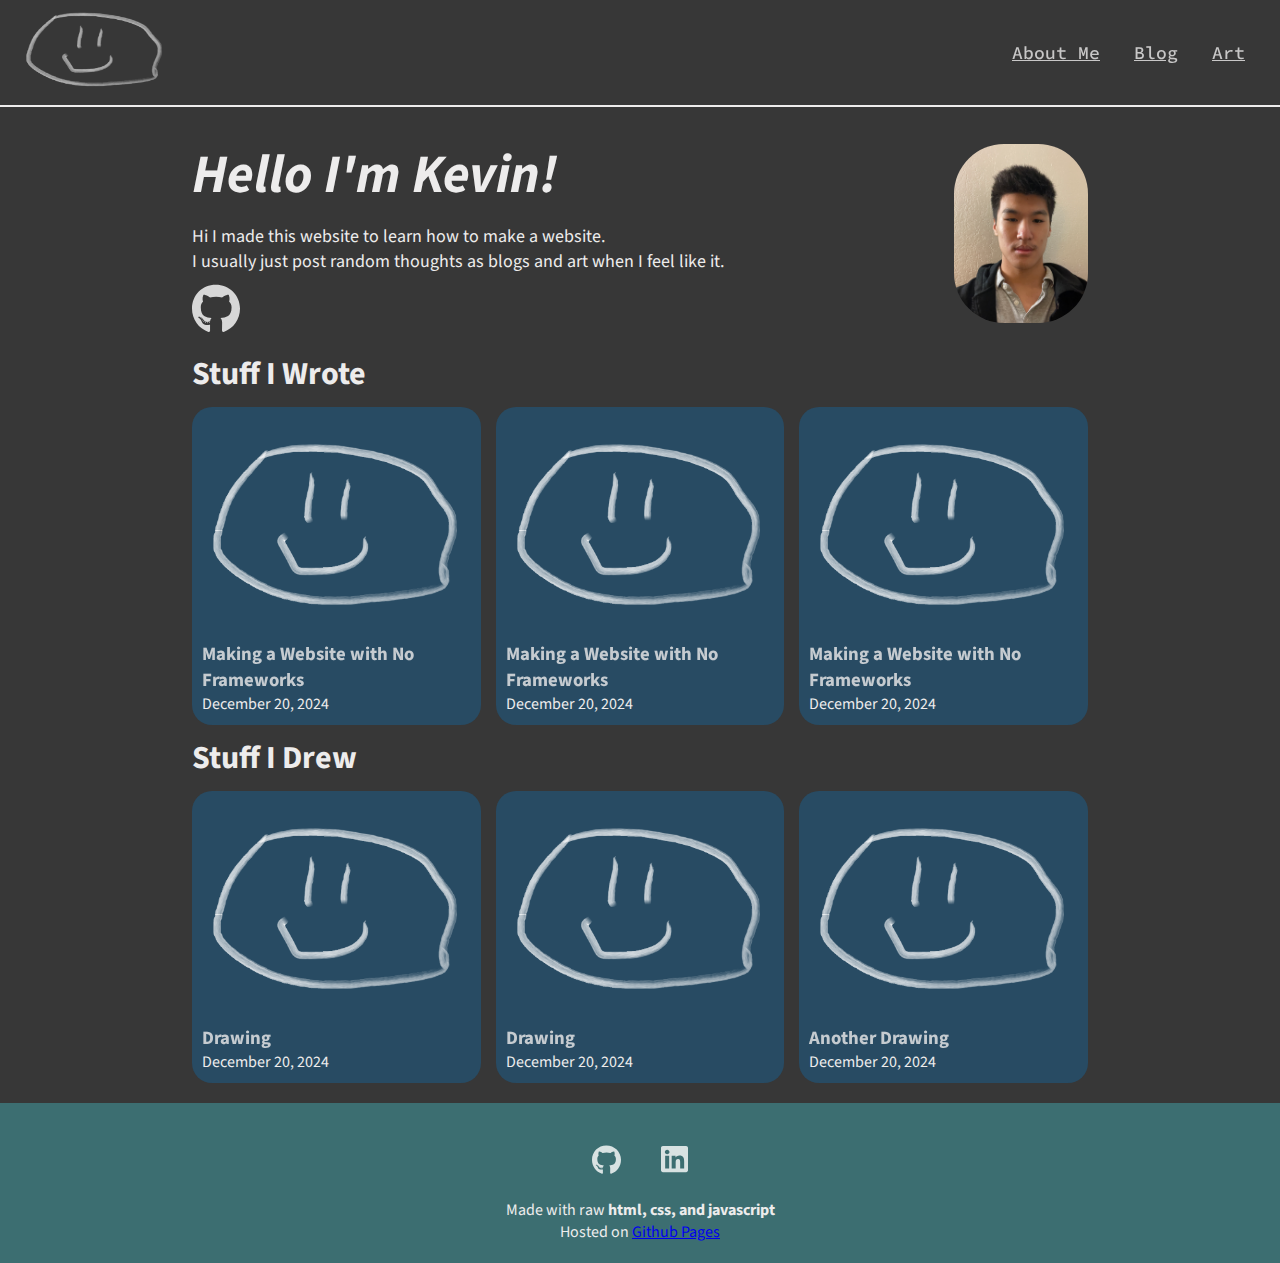
==== index.html @ be48c196 "made Resume and contact me buttons" ====
<!DOCTYPE html>
<html lang="en">
<head>
    <meta charset="UTF-8">
    <meta name="viewport" content="width=device-width, initial-scale=1.0">
    <link rel="stylesheet" type="text/css" href="index.css">
    <title>My Blog</title>
</head>
<body>
    <div class="nav_bar">
        <header>
            <a href="index.html"><img class="happy_face" src="images/happy face.png" alt="happy face"></a>
        </header>
        <nav class="top_nav">
            <ul class="header_nav">
                <li><a href="about/about.html">About Me</a></li>
                <li><a href="#">Blog</a></li>
                <li><a href="#">Art</a></li>
            </ul>
        </nav>
    </div>
    <div class="divider"></div>
    <main>
        <div class="lander_page_des"> 
            <article>
                <h1>Hello I'm Kevin!</h1>
                <p>Hi I made this website to learn how to make a website.</p>
                <p>I usually just post random thoughts as blogs and art when I feel like it.</p>
                <div class="quick_links">
                    <a href="https://github.com/Makkerel"><img class="github" src="icons/github-brands-solid.svg" alt="github"></a>
                </div>
            </article>
            <img class="headshot" src="images/headshot.jpg" alt="Me">
        </div>
        <h1>Stuff I Wrote</h1>
        <div class="blog_grid">
            <div class="grid_item">
                <article>
                    <a href=#><img src="images/happy face.png" alt="html_picture"></a>
                    <a class="title_link" href="#"><h3>Making a Website with No Frameworks</h3></a>
                    <time datetime="2024-12-20">December 20, 2024</time>
                </article>
            </div>
            <div class="grid_item">
                <article>
                    <a href=#><img src="images/happy face.png" alt="html_picture"></a>
                    <a class="title_link" href="#"><h3>Making a Website with No Frameworks</h3></a>
                    <time datetime="2024-12-20">December 20, 2024</time>
                </article>
            </div>
            <div class="grid_item">
                <article>
                    <a href=#><img src="images/happy face.png" alt="html_picture"></a>
                    <a class="title_link" href="#"><h3>Making a Website with No Frameworks</h3></a>
                    <time datetime="2024-12-20">December 20, 2024</time>
                </article>
            </div>
        </div>
        <h1>Stuff I Drew</h1>
        <div class="blog_grid">
            <div class="grid_item">
                <article>
                    <a href=#><img src="images/happy face.png" alt="html_picture"></a>
                    <a class="title_link" href="#"><h3>Drawing</h3></a>
                    <time datetime="2024-12-20">December 20, 2024</time>
                </article>
            </div>
            <div class="grid_item">
                <article>
                    <a href=#><img src="images/happy face.png" alt="html_picture"></a>
                    <a class="title_link" href="#"><h3>Drawing</h3></a>
                    <time datetime="2024-12-20">December 20, 2024</time>
                </article>
            </div>
            <div class="grid_item">
                <article>
                    <a href=#><img src="images/happy face.png" alt="html_picture"></a>
                    <a class="title_link" href="#"><h3>Another Drawing</h3></a>
                    <time datetime="2024-12-20">December 20, 2024</time>
                </article>
            </div>
        </div>
    </main>
    <footer>
        <div class="center_container">
            <div class="footer_links">
                <a href="https://github.com/Makkerel"><img class="github" src="icons/github-brands-solid.svg" alt="github"></a>
                <a href="https://www.linkedin.com/"><img class="linkedin" src="icons/linkedin-brands-solid.svg" alt="mail"></a>
            </div>
            <div class="footer_tech">
                <p>Made with raw <b>html, css, and javascript</b></p>
                <p>Hosted on <a href="https://pages.github.com/">Github Pages</a></p>
            </div>    
        </div>
    </footer>
</body>
</html>
---- index.css ----
@import url('https://fonts.googleapis.com/css2?family=Source+Code+Pro:wght@500&family=Source+Sans+3:ital@0;1&display=swap');

* {
box-sizing: border-box;
margin: 0;
padding: 0;
}

/*Variable for Colors*/
*{
    --main_bg_color: #373737;
    --nav_bar_color: #3c6e71;
    --less_gray: #edecec;
    --darker_blue: #284b63;
    --brighter_blue: #2e5f7f;
}

body{
    min-height: 100vh;
    display: flex;
    flex-direction: column;
}

/* This is for the navbar on the top*/
.nav_bar{
    position: relative;
    background-color: var(--main_bg_color);
    display: flex;
    justify-content: space-between;
    align-items: center;
    padding: 0px 20px;
}

.nav_bar header{
    display: flex;
    align-items: center;
}

.nav_bar a{
    font-family: "Source Code Pro", 'Times New Roman', Times, serif;
    font-weight: 500;
    font-size: 18px;
    color: var(--less_gray);
    opacity: 0.8;
    transition: opacity 0.3s ease;
}

.nav_bar a:hover{
    opacity: 1;
}

.happy_face{
    height: 100px;
    width: 150px;
}

.happy_face:hover{
    cursor: pointer;
}

.header_nav{
    list-style: none;
}

.header_nav li{
    display: inline-flex;
    padding: 0 15px;
}

/*This is for the main landing page of the website */
.divider{
    width: 100%;
    border: solid var(--less_gray) 0.5px;
}

main{
    flex: 1;
    font-family: "Source Sans 3", 'Times New Roman', Times, serif;
    display: block;
    padding: 20px;
    padding-left: 15%;
    padding-right: 15%;
    background-color: var(--main_bg_color);
}

main h1{
    color: var(--less_gray);
    margin-top: 10px;
    margin-bottom: 10px;
}

.lander_page_des h1{
    font-size: 3em;
    font-style: oblique;
    color: var(--less_gray);
    margin-top: 10px;
    margin-bottom: 10px;
}

.lander_page_des{
    display: flex;
    justify-content: space-between;
    align-items: center;
    color: var(--less_gray);
}

.lander_page_des article{
    font-size: 18px;
}

.lander_page_des .headshot{
    height: 20%;
    width: 15%;
    border: none;
    border-radius: 50px;
    margin-left: 1em;
}

.quick_links{
    display: flex;
}

.github{
    height: 50px;
    margin-top: 20%;
    filter: invert(1);
    opacity: 0.8;
    transition: opacity 0.3s ease;
}

.github:hover{
    opacity: 1;
}

/* This is for the Grid that shows my stuff*/
.blog_grid{
    display: grid;
    grid-template-columns: repeat(3, 1fr);
    grid-template-rows: repeat(1, minmax(100px,auto));
    gap: 15px;
    overflow: auto;
    scrollbar-width: thin;
    scrollbar-color: var(--less_gray) var(--main_bg_color);
}

.grid_item{
    background-color: var(--darker_blue);
    padding: 10px;
    border: none;
    border-radius: 20px;
    font-family: "Source Sans 3";
    transition: background-color 0.3s ease;
}

.grid_item a,time{
    color: var(--less_gray);
    text-decoration: none;
}

.grid_item .title_link{
    opacity: 0.8;
    transition: opacity 0.3s ease;
}

.grid_item:hover{
    background-color: var(--brighter_blue);
}

.grid_item:hover .title_link{
    opacity: 1;
}

.grid_item img{
    height: auto;
    width: 100%;
}

/*This is for the footer that will be on every page of the website */

footer{
    padding-top: 1em;
    width: 100%;
    background-color: var(--nav_bar_color);
    text-align: center;
    display: flex;
    justify-content: center;
}

.center_container{
    display: block;
}

.footer_links{
    display: flex;
    justify-content: center;
}
.footer_links a{
    padding: 20px;
}

.footer_links .linkedin{
    height: 30px;
    margin-top: 20%;
    filter: invert(1);
    opacity: 0.8;
    transition: opacity 0.3s ease;
}

.linkedin:hover{
    opacity: 1;
}

.footer_links .github{
    height: 30px;
    margin-top: 20%;
    filter: invert(1);
}

.footer_tech{
    color: var(--less_gray);
    font-family: "Source Sans 3";
    padding: 0px 20px 20px 20px;
}
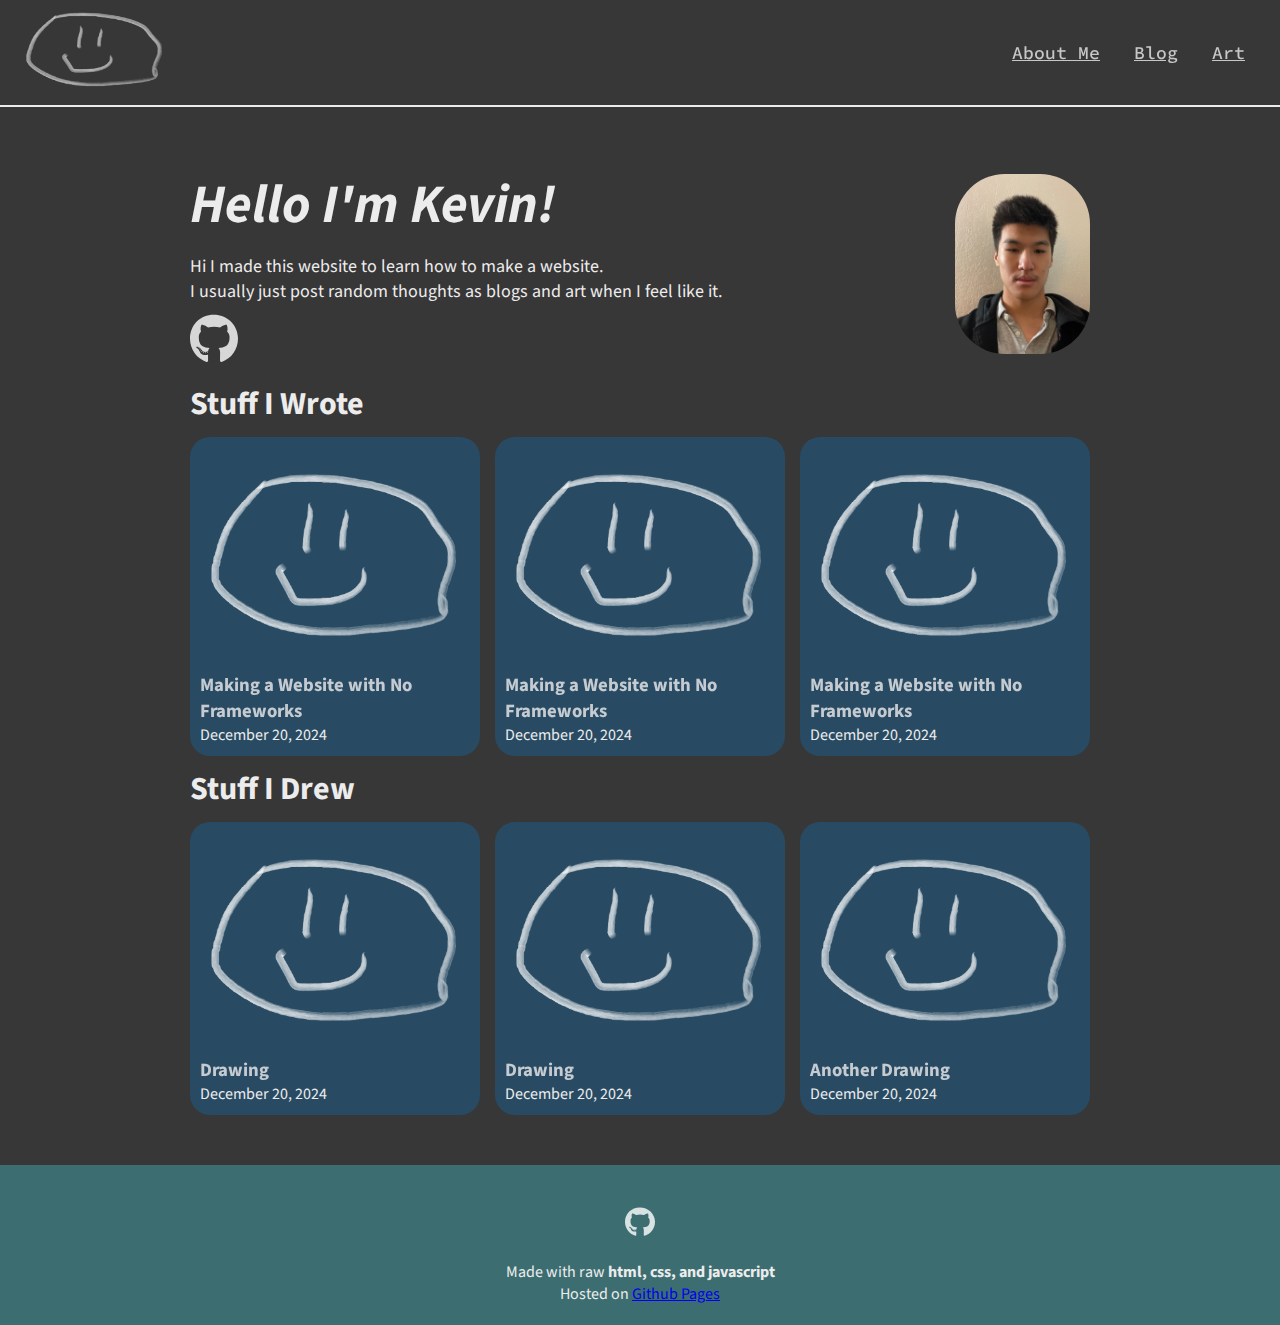
==== commit 065f0ba8: "removed the linkdin on the footer and just added it in about me since i do not use it." ====
--- a/index.html
+++ b/index.html
@@ -14,7 +14,7 @@
         <nav class="top_nav">
             <ul class="header_nav">
                 <li><a href="about/about.html">About Me</a></li>
-                <li><a href="#">Blog</a></li>
+                <li><a href="blog.html">Blog</a></li>
                 <li><a href="#">Art</a></li>
             </ul>
         </nav>
@@ -36,8 +36,8 @@
         <div class="blog_grid">
             <div class="grid_item">
                 <article>
-                    <a href=#><img src="images/happy face.png" alt="html_picture"></a>
-                    <a class="title_link" href="#"><h3>Making a Website with No Frameworks</h3></a>
+                    <a href="blog/making_html.html"><img src="images/happy face.png" alt="html_picture"></a>
+                    <a class="title_link" href="blog/making_html.html"><h3>Making a Website with No Frameworks</h3></a>
                     <time datetime="2024-12-20">December 20, 2024</time>
                 </article>
             </div>
@@ -85,7 +85,6 @@
         <div class="center_container">
             <div class="footer_links">
                 <a href="https://github.com/Makkerel"><img class="github" src="icons/github-brands-solid.svg" alt="github"></a>
-                <a href="https://www.linkedin.com/"><img class="linkedin" src="icons/linkedin-brands-solid.svg" alt="mail"></a>
             </div>
             <div class="footer_tech">
                 <p>Made with raw <b>html, css, and javascript</b></p>
--- a/index.css
+++ b/index.css
@@ -19,6 +19,7 @@
     min-height: 100vh;
     display: flex;
     flex-direction: column;
+    background-color: var(--main_bg_color);
 }
 
 /* This is for the navbar on the top*/
@@ -74,12 +75,12 @@
 }
 
 main{
+    max-width: 1000px;
+    margin: 0 auto;
     flex: 1;
     font-family: "Source Sans 3", 'Times New Roman', Times, serif;
     display: block;
-    padding: 20px;
-    padding-left: 15%;
-    padding-right: 15%;
+    padding: 50px;
     background-color: var(--main_bg_color);
 }
 
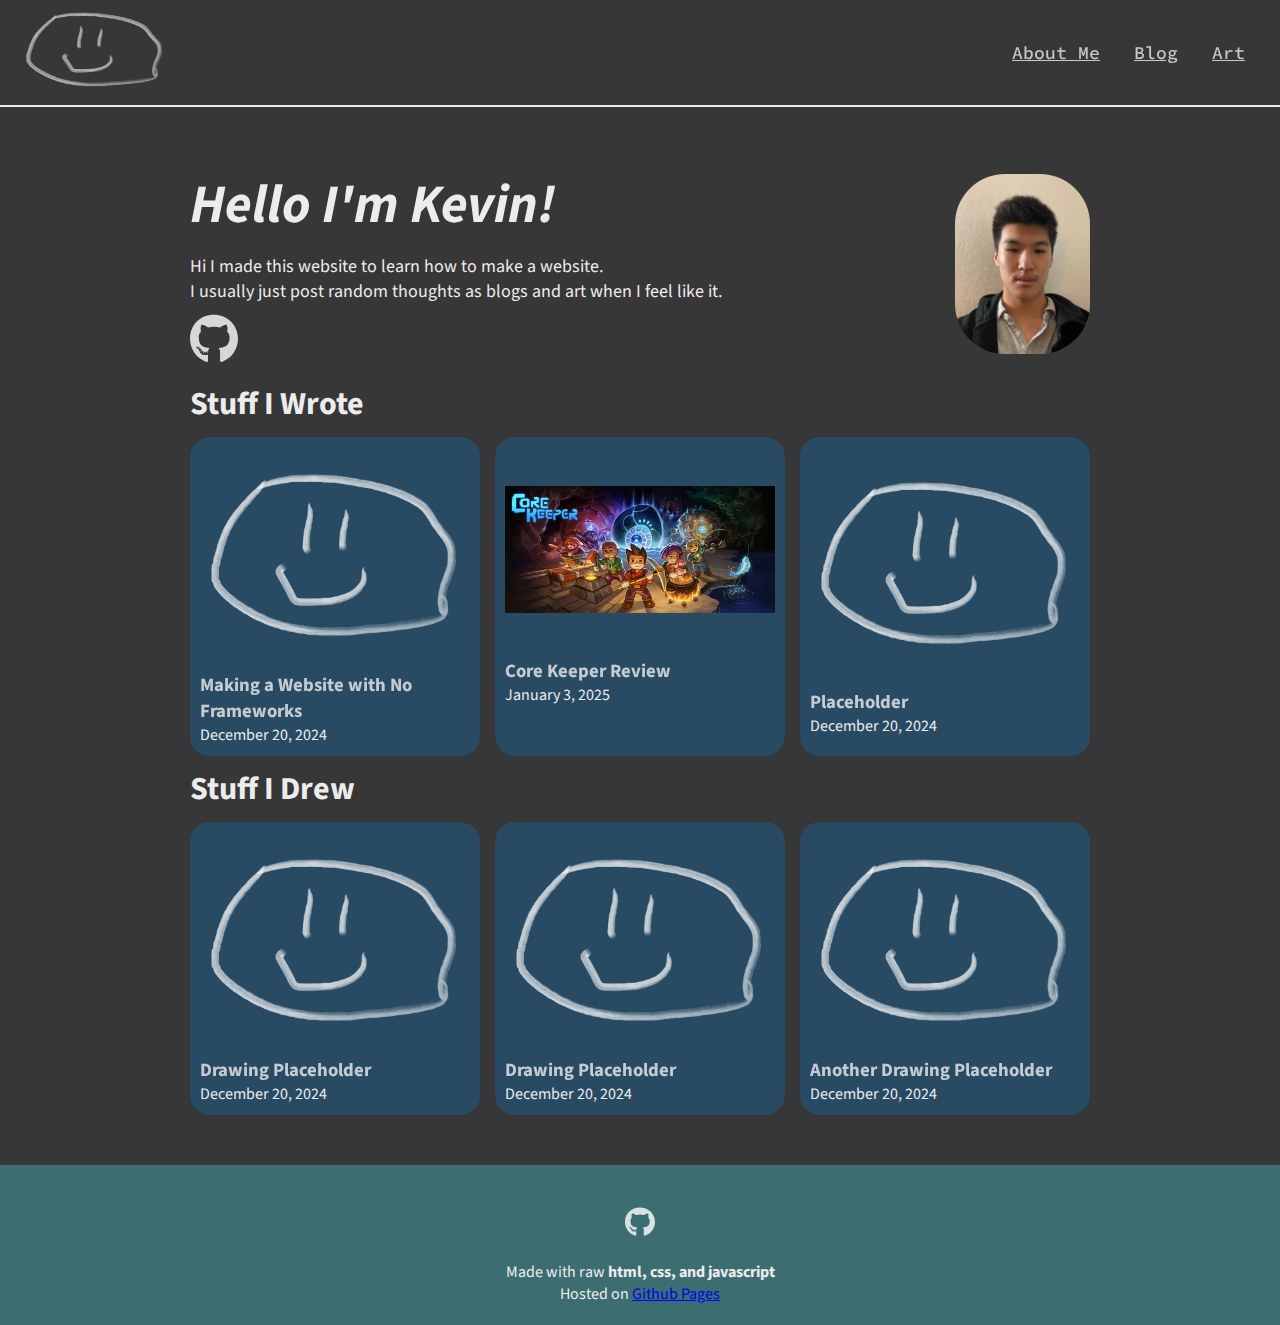
==== commit 82cfbdb4: "added a new blog for core keeper and fixed on stuff on the landing pages" ====
--- a/index.html
+++ b/index.html
@@ -35,23 +35,23 @@
         <h1>Stuff I Wrote</h1>
         <div class="blog_grid">
             <div class="grid_item">
+                <a href="blog/making_html.html"><img src="images/happy face.png" alt="html_picture"></a>
                 <article>
-                    <a href="blog/making_html.html"><img src="images/happy face.png" alt="html_picture"></a>
                     <a class="title_link" href="blog/making_html.html"><h3>Making a Website with No Frameworks</h3></a>
                     <time datetime="2024-12-20">December 20, 2024</time>
                 </article>
             </div>
             <div class="grid_item">
+                <a href="blog/core_keeper.html"><img src="images/core_keeper.jpg" alt="html_picture"></a>
                 <article>
-                    <a href=#><img src="images/happy face.png" alt="html_picture"></a>
-                    <a class="title_link" href="#"><h3>Making a Website with No Frameworks</h3></a>
-                    <time datetime="2024-12-20">December 20, 2024</time>
+                    <a class="title_link" href="blog/core_keeper.html"><h3>Core Keeper Review</h3></a>
+                    <time datetime="2025-01-03">January 3, 2025</time>
                 </article>
             </div>
             <div class="grid_item">
+                <a href=#><img src="images/happy face.png" alt="html_picture"></a>
                 <article>
-                    <a href=#><img src="images/happy face.png" alt="html_picture"></a>
-                    <a class="title_link" href="#"><h3>Making a Website with No Frameworks</h3></a>
+                    <a class="title_link" href="#"><h3>Placeholder</h3></a>
                     <time datetime="2024-12-20">December 20, 2024</time>
                 </article>
             </div>
@@ -61,21 +61,21 @@
             <div class="grid_item">
                 <article>
                     <a href=#><img src="images/happy face.png" alt="html_picture"></a>
-                    <a class="title_link" href="#"><h3>Drawing</h3></a>
+                    <a class="title_link" href="#"><h3>Drawing Placeholder</h3></a>
                     <time datetime="2024-12-20">December 20, 2024</time>
                 </article>
             </div>
             <div class="grid_item">
                 <article>
                     <a href=#><img src="images/happy face.png" alt="html_picture"></a>
-                    <a class="title_link" href="#"><h3>Drawing</h3></a>
+                    <a class="title_link" href="#"><h3>Drawing Placeholder</h3></a>
                     <time datetime="2024-12-20">December 20, 2024</time>
                 </article>
             </div>
             <div class="grid_item">
                 <article>
                     <a href=#><img src="images/happy face.png" alt="html_picture"></a>
-                    <a class="title_link" href="#"><h3>Another Drawing</h3></a>
+                    <a class="title_link" href="#"><h3>Another Drawing Placeholder</h3></a>
                     <time datetime="2024-12-20">December 20, 2024</time>
                 </article>
             </div>
--- a/index.css
+++ b/index.css
@@ -142,6 +142,7 @@
     overflow: auto;
     scrollbar-width: thin;
     scrollbar-color: var(--less_gray) var(--main_bg_color);
+    flex-wrap: nowrap;
 }
 
 .grid_item{
@@ -151,6 +152,9 @@
     border-radius: 20px;
     font-family: "Source Sans 3";
     transition: background-color 0.3s ease;
+    display: flex;
+    flex-direction: column;
+    justify-content: space-evenly;
 }
 
 .grid_item a,time{
@@ -199,18 +203,6 @@
     padding: 20px;
 }
 
-.footer_links .linkedin{
-    height: 30px;
-    margin-top: 20%;
-    filter: invert(1);
-    opacity: 0.8;
-    transition: opacity 0.3s ease;
-}
-
-.linkedin:hover{
-    opacity: 1;
-}
-
 .footer_links .github{
     height: 30px;
     margin-top: 20%;
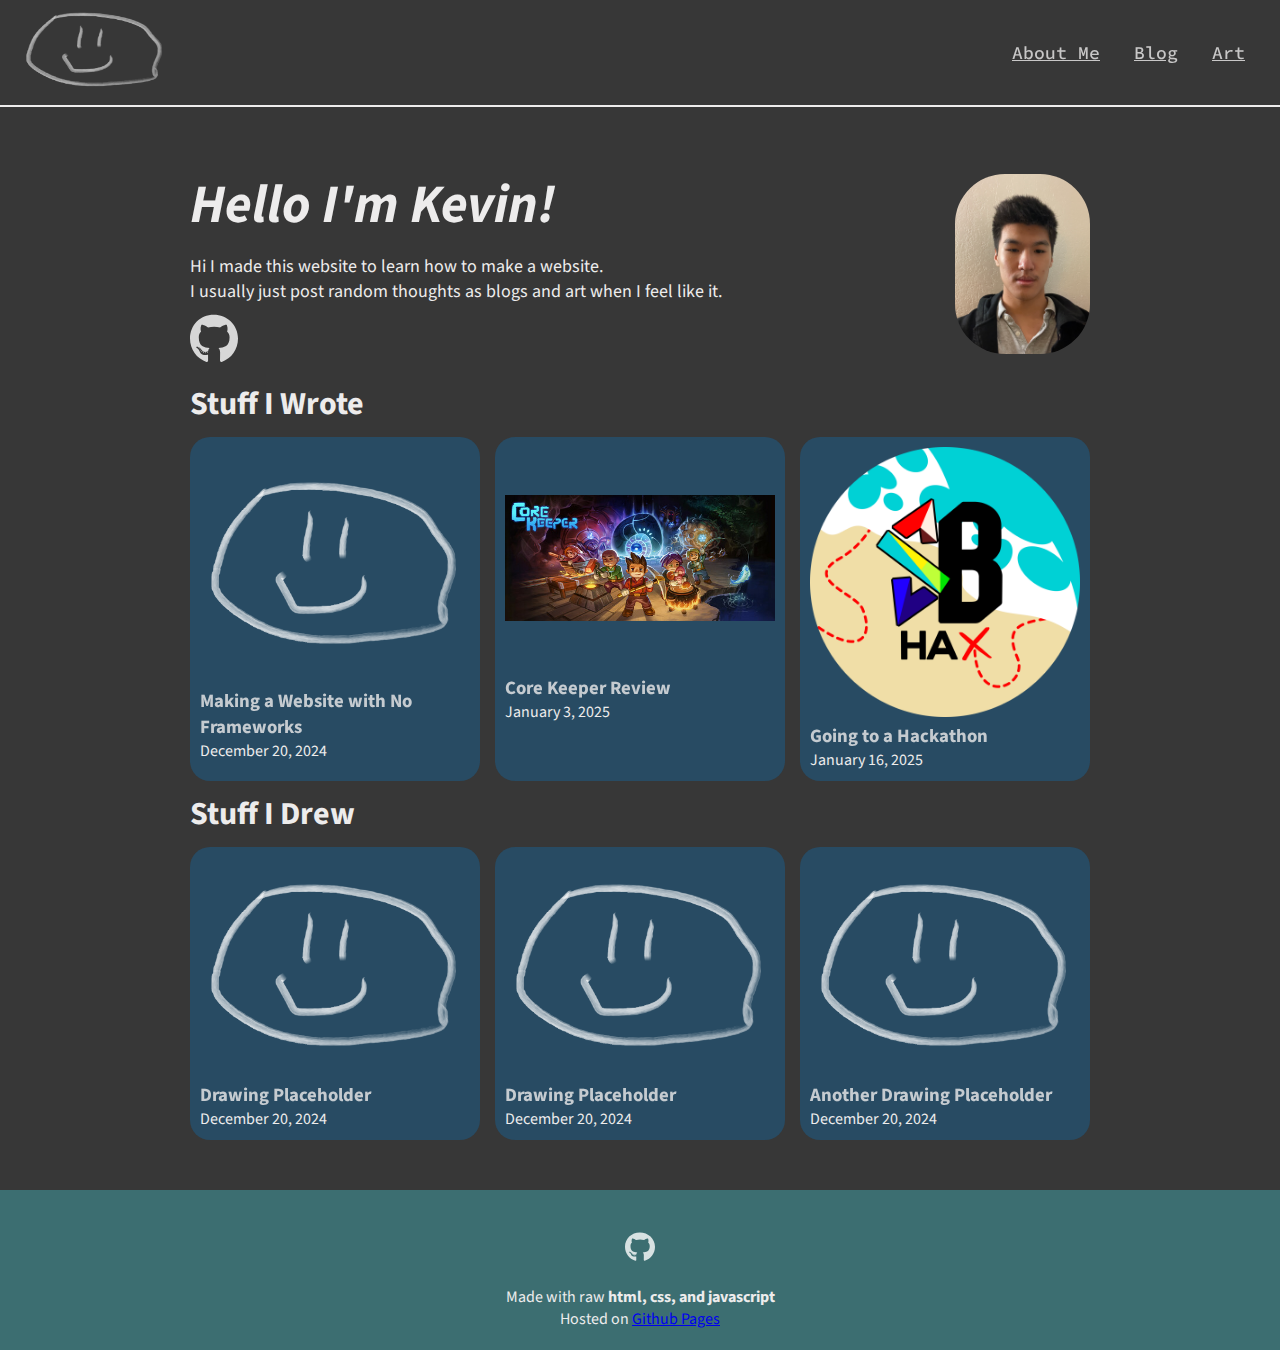
==== commit 220e677b: "added a new blog" ====
--- a/index.html
+++ b/index.html
@@ -35,24 +35,24 @@
         <h1>Stuff I Wrote</h1>
         <div class="blog_grid">
             <div class="grid_item">
-                <a href="blog/making_html.html"><img src="images/happy face.png" alt="html_picture"></a>
+                <a href="blog/making_html.html"><img src="images/happy face.png" alt="happy_face"></a>
                 <article>
                     <a class="title_link" href="blog/making_html.html"><h3>Making a Website with No Frameworks</h3></a>
                     <time datetime="2024-12-20">December 20, 2024</time>
                 </article>
             </div>
             <div class="grid_item">
-                <a href="blog/core_keeper.html"><img src="images/core_keeper.jpg" alt="html_picture"></a>
+                <a href="blog/core_keeper.html"><img src="images/core_keeper.jpg" alt="core_keeper"></a>
                 <article>
                     <a class="title_link" href="blog/core_keeper.html"><h3>Core Keeper Review</h3></a>
                     <time datetime="2025-01-03">January 3, 2025</time>
                 </article>
             </div>
             <div class="grid_item">
-                <a href=#><img src="images/happy face.png" alt="html_picture"></a>
+                <a href="blog/hackthon.html"><img src="images/sbhacks.png" alt="sbhacks"></a>
                 <article>
-                    <a class="title_link" href="#"><h3>Placeholder</h3></a>
-                    <time datetime="2024-12-20">December 20, 2024</time>
+                    <a class="title_link" href="blog/hackthon.html"><h3>Going to a Hackathon</h3></a>
+                    <time datetime="2025-01-16">January 16, 2025</time>
                 </article>
             </div>
         </div>
--- a/index.css
+++ b/index.css
@@ -74,9 +74,20 @@
     border: solid var(--less_gray) 0.5px;
 }
 
+@media screen and (min-width:320px){
+    main{
+        margin: 0 0;
+    }
+}
+
+@media screen and (min-width: 500px){
+    main{
+        margin: 0 auto;
+    }
+}
+
 main{
     max-width: 1000px;
-    margin: 0 auto;
     flex: 1;
     font-family: "Source Sans 3", 'Times New Roman', Times, serif;
     display: block;
@@ -139,14 +150,14 @@
     grid-template-columns: repeat(3, 1fr);
     grid-template-rows: repeat(1, minmax(100px,auto));
     gap: 15px;
-    overflow: auto;
+    overflow-x: auto;
     scrollbar-width: thin;
     scrollbar-color: var(--less_gray) var(--main_bg_color);
-    flex-wrap: nowrap;
 }
 
 .grid_item{
     background-color: var(--darker_blue);
+    min-width: 100px;
     padding: 10px;
     border: none;
     border-radius: 20px;
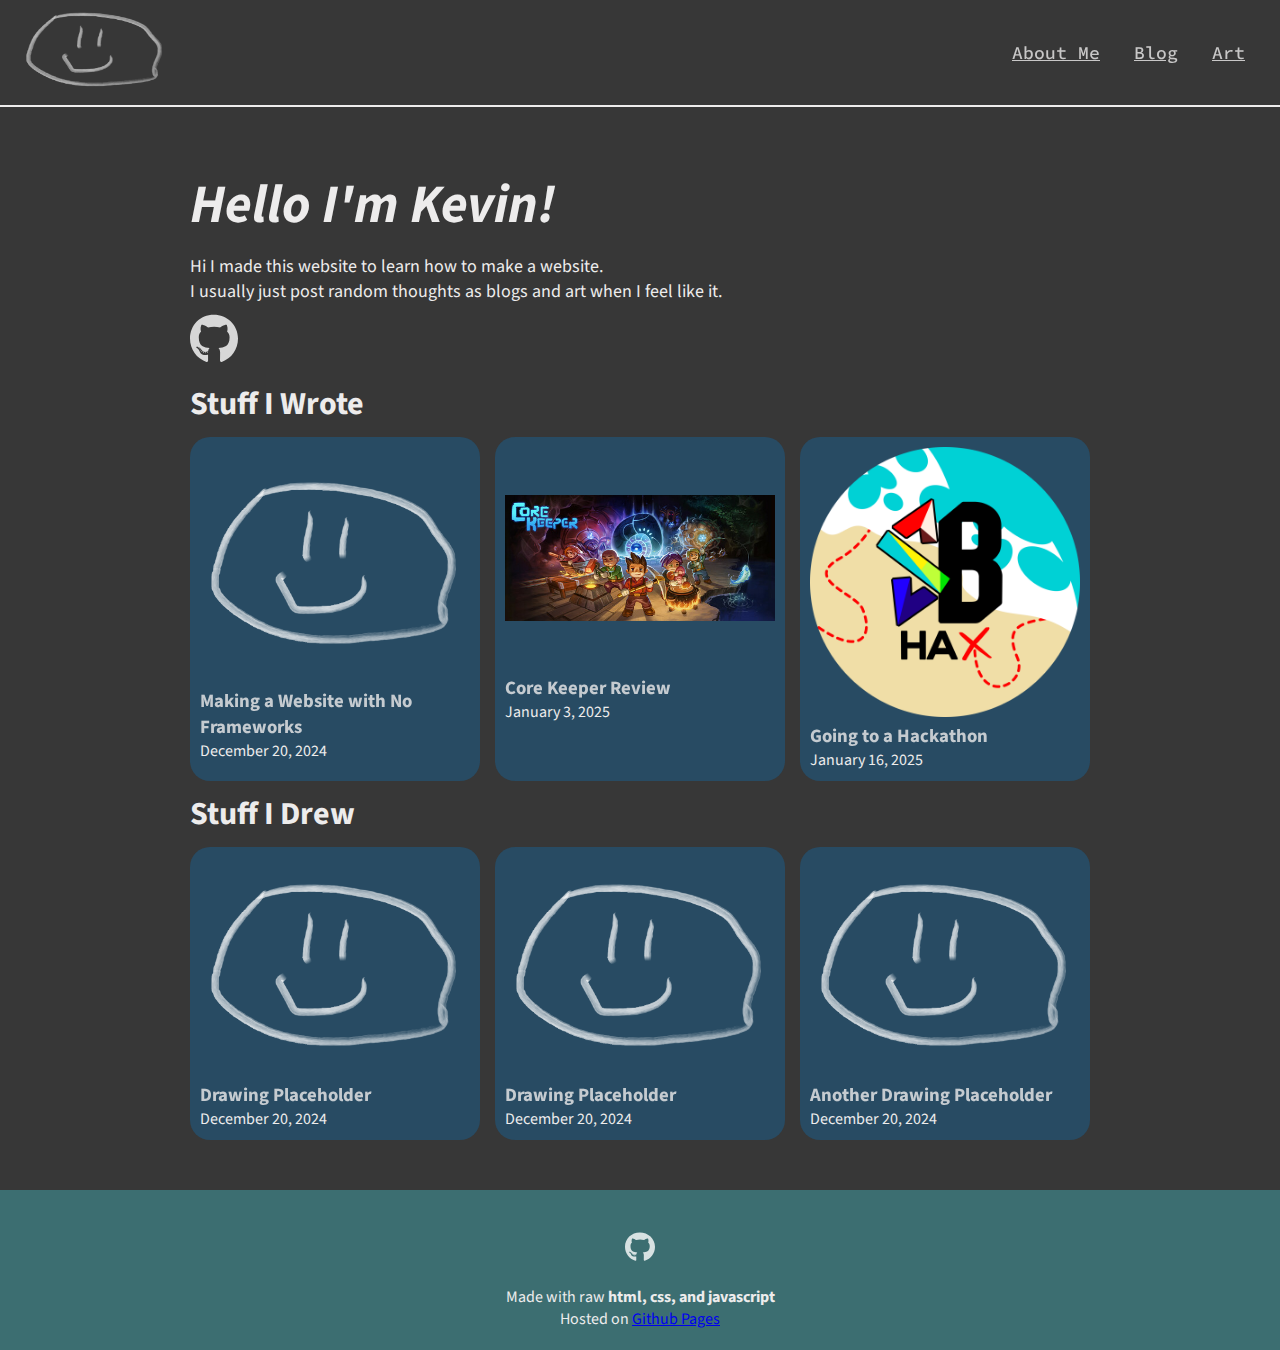
==== commit 0d52812c: "removed image on home page" ====
--- a/index.html
+++ b/index.html
@@ -30,7 +30,6 @@
                     <a href="https://github.com/Makkerel"><img class="github" src="icons/github-brands-solid.svg" alt="github"></a>
                 </div>
             </article>
-            <img class="headshot" src="images/headshot.jpg" alt="Me">
         </div>
         <h1>Stuff I Wrote</h1>
         <div class="blog_grid">
--- a/index.css
+++ b/index.css
@@ -110,22 +110,11 @@
 }
 
 .lander_page_des{
-    display: flex;
-    justify-content: space-between;
-    align-items: center;
     color: var(--less_gray);
 }
 
 .lander_page_des article{
     font-size: 18px;
-}
-
-.lander_page_des .headshot{
-    height: 20%;
-    width: 15%;
-    border: none;
-    border-radius: 50px;
-    margin-left: 1em;
 }
 
 .quick_links{
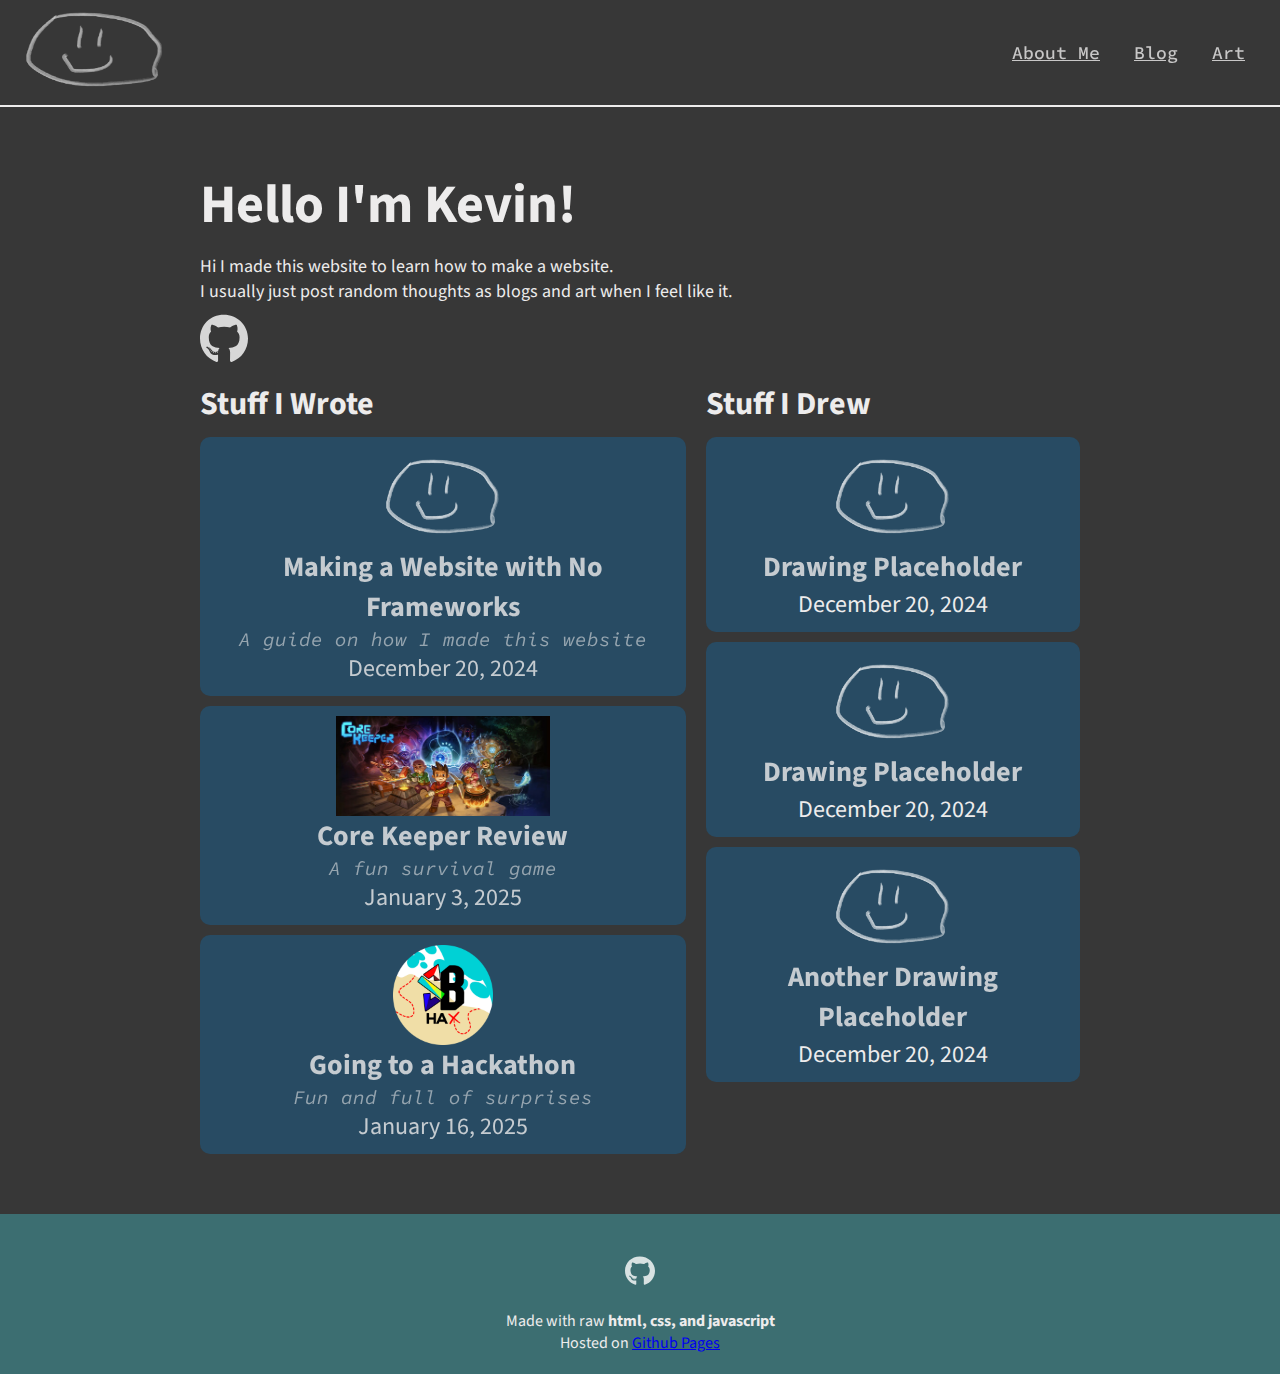
==== commit 338c382b: "changed the landing page to look a bit better i think" ====
--- a/index.html
+++ b/index.html
@@ -31,52 +31,57 @@
                 </div>
             </article>
         </div>
-        <h1>Stuff I Wrote</h1>
         <div class="blog_grid">
-            <div class="grid_item">
-                <a href="blog/making_html.html"><img src="images/happy face.png" alt="happy_face"></a>
-                <article>
-                    <a class="title_link" href="blog/making_html.html"><h3>Making a Website with No Frameworks</h3></a>
-                    <time datetime="2024-12-20">December 20, 2024</time>
-                </article>
+            <div class="article_grid">
+                <h1>Stuff I Wrote</h1>
+                <div class="grid_item">
+                    <a href="blog/making_html.html"><img src="images/happy face.png" alt="happy_face"></a>
+                    <a class="title_link" href="blog/making_html.html"><article>
+                        <h3>Making a Website with No Frameworks</h3>
+                        <p>A guide on how I made this website</p>
+                        <time datetime="2024-12-20">December 20, 2024</time>
+                    </article></a>
+                </div>
+                <div class="grid_item">
+                    <a href="blog/core_keeper.html"><img src="images/core_keeper.jpg" alt="core_keeper"></a>
+                    <a class="title_link" href="blog/core_keeper.html"><article>
+                        <h3>Core Keeper Review</h3>
+                        <p>A fun survival game</p>
+                        <time datetime="2025-01-03">January 3, 2025</time>
+                    </article></a>
+                </div>
+                <div class="grid_item">
+                    <a href="blog/hackthon.html"><img src="images/sbhacks.png" alt="sbhacks"></a>
+                    <a class="title_link" href="blog/hackthon.html"><article>
+                        <h3>Going to a Hackathon</h3>
+                        <p>Fun and full of surprises</p>
+                        <time datetime="2025-01-16">January 16, 2025</time>
+                    </article></a>
+                </div>
             </div>
-            <div class="grid_item">
-                <a href="blog/core_keeper.html"><img src="images/core_keeper.jpg" alt="core_keeper"></a>
-                <article>
-                    <a class="title_link" href="blog/core_keeper.html"><h3>Core Keeper Review</h3></a>
-                    <time datetime="2025-01-03">January 3, 2025</time>
-                </article>
-            </div>
-            <div class="grid_item">
-                <a href="blog/hackthon.html"><img src="images/sbhacks.png" alt="sbhacks"></a>
-                <article>
-                    <a class="title_link" href="blog/hackthon.html"><h3>Going to a Hackathon</h3></a>
-                    <time datetime="2025-01-16">January 16, 2025</time>
-                </article>
-            </div>
-        </div>
-        <h1>Stuff I Drew</h1>
-        <div class="blog_grid">
-            <div class="grid_item">
-                <article>
-                    <a href=#><img src="images/happy face.png" alt="html_picture"></a>
-                    <a class="title_link" href="#"><h3>Drawing Placeholder</h3></a>
-                    <time datetime="2024-12-20">December 20, 2024</time>
-                </article>
-            </div>
-            <div class="grid_item">
-                <article>
-                    <a href=#><img src="images/happy face.png" alt="html_picture"></a>
-                    <a class="title_link" href="#"><h3>Drawing Placeholder</h3></a>
-                    <time datetime="2024-12-20">December 20, 2024</time>
-                </article>
-            </div>
-            <div class="grid_item">
-                <article>
-                    <a href=#><img src="images/happy face.png" alt="html_picture"></a>
-                    <a class="title_link" href="#"><h3>Another Drawing Placeholder</h3></a>
-                    <time datetime="2024-12-20">December 20, 2024</time>
-                </article>
+            <div class="article_grid">
+                <h1>Stuff I Drew</h1>
+                <div class="grid_item">
+                    <article>
+                        <a href=#><img src="images/happy face.png" alt="html_picture"></a>
+                        <a class="title_link" href="#"><h3>Drawing Placeholder</h3></a>
+                        <time datetime="2024-12-20">December 20, 2024</time>
+                    </article>
+                </div>
+                <div class="grid_item">
+                    <article>
+                        <a href=#><img src="images/happy face.png" alt="html_picture"></a>
+                        <a class="title_link" href="#"><h3>Drawing Placeholder</h3></a>
+                        <time datetime="2024-12-20">December 20, 2024</time>
+                    </article>
+                </div>
+                <div class="grid_item">
+                    <article>
+                        <a href=#><img src="images/happy face.png" alt="html_picture"></a>
+                        <a class="title_link" href="#"><h3>Another Drawing Placeholder</h3></a>
+                        <time datetime="2024-12-20">December 20, 2024</time>
+                    </article>
+                </div>
             </div>
         </div>
     </main>
--- a/index.css
+++ b/index.css
@@ -76,14 +76,97 @@
 
 @media screen and (min-width:320px){
     main{
+        min-width: none;
         margin: 0 0;
     }
+
+    .blog_grid{
+        display: flex;
+        flex-direction: column;
+        overflow-x: auto;
+        scrollbar-width: thin;
+        scrollbar-color: var(--less_gray) var(--main_bg_color);
+    }
+
+    .grid_item{
+        background-color: var(--darker_blue);
+        margin: 10px 0;
+        padding: 10px;
+        border: none;
+        border-radius: 10px;
+        font-family: "Source Sans 3";
+        transition: background-color 0.3s ease;
+        display: flex;
+        flex-direction: column;
+    }
+    
+    .grid_item article{
+        word-wrap: normal;
+        font-size: 1.5em;
+        text-align: center;
+    }
+    
+    .grid_item a,time{
+        color: var(--less_gray);
+        text-decoration: none;
+    }
+    
+    .grid_item p{
+        font-family: "Source Code Pro";
+        font-style: italic;
+        font-size: 0.8em;
+    }
+    
+    .grid_item .title_link{
+        opacity: 0.8;
+        transition: opacity 0.3s ease;
+    }
+    
+    .title_link p{
+        opacity: 0.7;
+        transition: opacity 0.3s ease;
+    }
+    
+    .grid_item:hover{
+        background-color: var(--brighter_blue);
+    }
+    
+    .grid_item:hover .title_link{
+        opacity: 1;
+    }
+    
+    .grid_item:hover .title_link p{
+        opacity: 1;
+    }
+    
+    .grid_item img{
+        display: flex;
+        margin-left: auto;
+        margin-right: auto;
+        max-height: 100px;
+        max-width: 200px;
+    }    
 }
 
 @media screen and (min-width: 500px){
     main{
+        min-width: 500px;
         margin: 0 auto;
     }
+
+    /* This is for the Grid that shows my stuff*/
+    .blog_grid{
+        flex-direction: row;
+    }
+    
+    .article_grid{
+        margin: 0px 10px;
+    }
+
+    .grid_item img{
+        max-height: 100px;
+        max-width: 300px;
+    }   
 }
 
 main{
@@ -101,17 +184,18 @@
     margin-bottom: 10px;
 }
 
+.lander_page_des{
+    color: var(--less_gray);
+    margin: 0px 10px;
+}
+
 .lander_page_des h1{
     font-size: 3em;
-    font-style: oblique;
     color: var(--less_gray);
     margin-top: 10px;
     margin-bottom: 10px;
 }
 
-.lander_page_des{
-    color: var(--less_gray);
-}
 
 .lander_page_des article{
     font-size: 18px;
@@ -133,53 +217,6 @@
     opacity: 1;
 }
 
-/* This is for the Grid that shows my stuff*/
-.blog_grid{
-    display: grid;
-    grid-template-columns: repeat(3, 1fr);
-    grid-template-rows: repeat(1, minmax(100px,auto));
-    gap: 15px;
-    overflow-x: auto;
-    scrollbar-width: thin;
-    scrollbar-color: var(--less_gray) var(--main_bg_color);
-}
-
-.grid_item{
-    background-color: var(--darker_blue);
-    min-width: 100px;
-    padding: 10px;
-    border: none;
-    border-radius: 20px;
-    font-family: "Source Sans 3";
-    transition: background-color 0.3s ease;
-    display: flex;
-    flex-direction: column;
-    justify-content: space-evenly;
-}
-
-.grid_item a,time{
-    color: var(--less_gray);
-    text-decoration: none;
-}
-
-.grid_item .title_link{
-    opacity: 0.8;
-    transition: opacity 0.3s ease;
-}
-
-.grid_item:hover{
-    background-color: var(--brighter_blue);
-}
-
-.grid_item:hover .title_link{
-    opacity: 1;
-}
-
-.grid_item img{
-    height: auto;
-    width: 100%;
-}
-
 /*This is for the footer that will be on every page of the website */
 
 footer{
